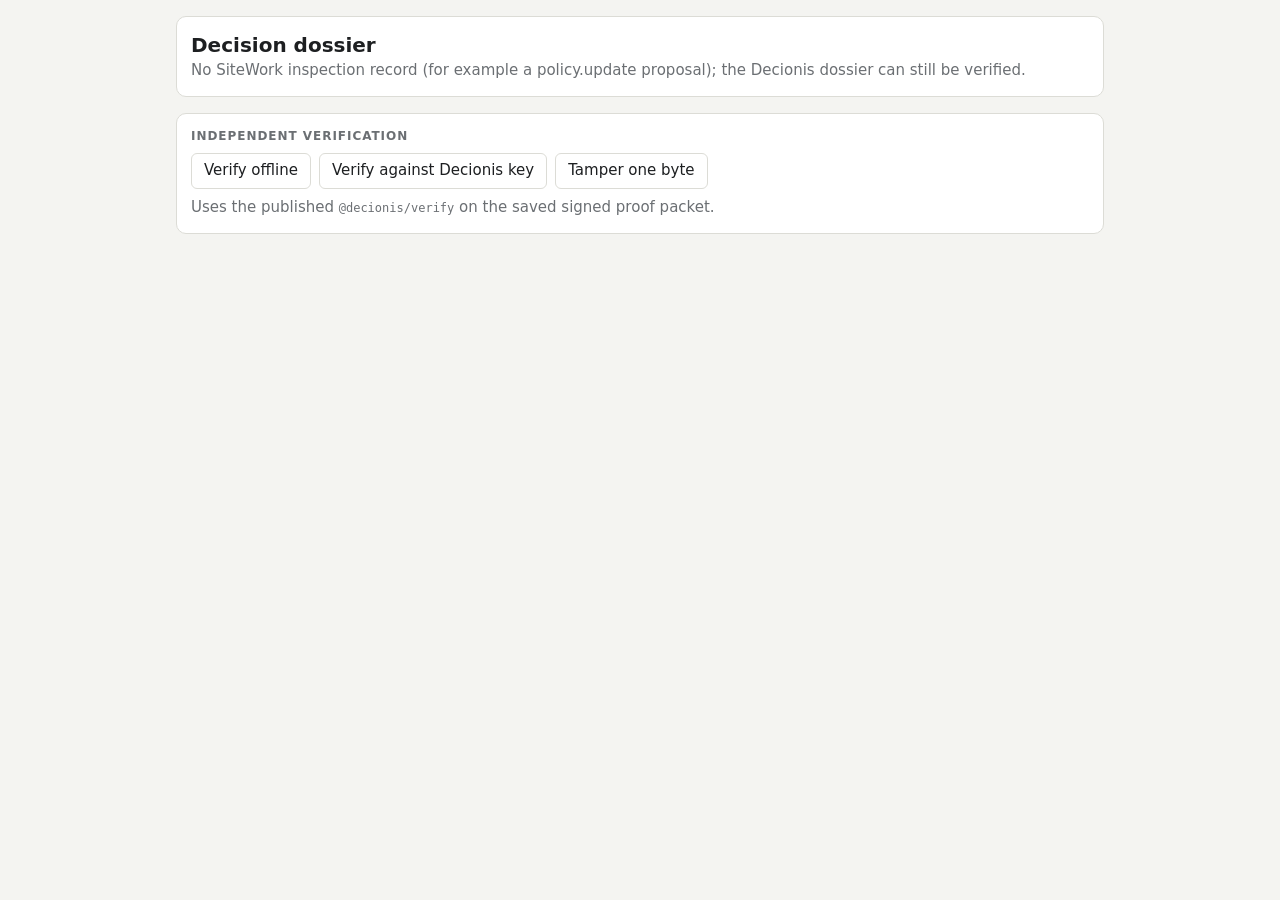
==== static/dossier.html @ d3e8a3de "feat: P2 proof and grounding depth - Offline dossier proof (sitework/proof.py, scripts/proof.py): fe" ====
<!doctype html>
<html lang="en">
<head>
<meta charset="utf-8">
<meta name="viewport" content="width=device-width, initial-scale=1">
<title>SiteWork Dossier</title>
<style>
  :root { --bg: #f4f4f1; --panel: #fff; --ink: #1d1f21; --muted: #6b6f73; --line: #dcdcd6;
          --green: #1e8e3e; --amber: #c77700; --red: #c5221f; --accent: #24527a; }
  @media (prefers-color-scheme: dark) {
    :root { --bg: #121416; --panel: #1b1e21; --ink: #e8eaed; --muted: #9aa0a6; --line: #2e3236;
            --green: #34a853; --amber: #f29900; --red: #ea4335; --accent: #8ab4f8; }
  }
  * { box-sizing: border-box; }
  body { margin: 0; background: var(--bg); color: var(--ink); font: 15px/1.45 system-ui, sans-serif; }
  main { max-width: 960px; margin: 0 auto; padding: 16px; display: grid; gap: 16px; }
  .panel { background: var(--panel); border: 1px solid var(--line); border-radius: 10px; padding: 14px; }
  h1 { font-size: 20px; margin: 0; } h2 { font-size: 12px; text-transform: uppercase; letter-spacing: .08em; color: var(--muted); margin: 0 0 8px; }
  code { font-size: 12px; word-break: break-all; }
  table { width: 100%; border-collapse: collapse; font-size: 14px; } td { padding: 4px 6px 4px 0; border-bottom: 1px solid var(--line); vertical-align: top; }
  .muted { color: var(--muted); } .ok { color: var(--green); } .bad { color: var(--red); } .amber { color: var(--amber); }
  button { font: inherit; padding: 6px 12px; border: 1px solid var(--line); border-radius: 6px; background: var(--panel); color: var(--ink); cursor: pointer; }
  .actions { display: flex; gap: 8px; flex-wrap: wrap; margin-bottom: 8px; }
  ul { margin: 4px 0; padding-left: 18px; }
  a { color: var(--accent); }
</style>
</head>
<body>
<main>
  <div class="panel"><h1>Decision dossier</h1><div><code id="id">—</code></div><div id="summary" class="muted"></div></div>
  <div class="panel">
    <h2>Independent verification</h2>
    <div class="actions">
      <button id="offline">Verify offline</button>
      <button id="pinned">Verify against Decionis key</button>
      <button id="tamper">Tamper one byte</button>
    </div>
    <div id="proof" class="muted">Uses the published <code>@decionis/verify</code> on the saved signed proof packet.</div>
  </div>
  <div class="panel" id="evidencePanel" hidden><h2>Evidence sent to Decionis</h2><div id="evidence"></div></div>
  <div class="panel" id="factsPanel" hidden><h2>Facts the policy read</h2><table id="facts"></table></div>
</main>
<script>
const $ = (id) => document.getElementById(id);
const id = new URLSearchParams(location.search).get("id") || "";
const esc = (s) => String(s ?? "").replace(/[&<>"]/g, (c) => ({"&":"&amp;","<":"&lt;",">":"&gt;",'"':"&quot;"}[c]));
$("id").textContent = id;

function line(v) {
  return `<span class="${v.verified ? "ok" : "bad"}">${v.verified ? "VALID" : "INVALID"}</span> (${esc(v.mode)}) ·
    signed artifacts ${esc(v.artifact_paths.join(", ") || "none")} · coverage ${v.coverage} · trust ${esc(v.trust)}
    · issuer authentic ${v.issuer_authentic}`;
}

async function call(path) {
  const res = await fetch(`/api/dossiers/${encodeURIComponent(id)}/${path}`, { method: "POST" });
  const body = await res.json();
  if (!res.ok) throw new Error(body.detail || res.statusText);
  return body;
}

async function verify(mode) {
  $("proof").textContent = `Verifying (${mode})…`;
  try { $("proof").innerHTML = line(await call(`verify?mode=${mode}`)); }
  catch (e) { $("proof").textContent = `Verify failed: ${e.message}`; }
}

$("offline").onclick = () => verify("offline");
$("pinned").onclick = () => verify("pinned");
$("tamper").onclick = async () => {
  $("proof").textContent = "Changing one byte, verifying again…";
  try {
    const t = await call("tamper");
    $("proof").innerHTML = `Changed <code>${esc(t.pointer)}</code>: “${esc(t.before)}” → “${esc(t.after)}” (${t.bytes_changed} byte)<br>${line(t.result)}`;
  } catch (e) { $("proof").textContent = `Tamper failed: ${e.message}`; }
};

fetch(`/api/dossiers/${encodeURIComponent(id)}`).then(async (res) => {
  if (!res.ok) { $("summary").textContent = "No SiteWork inspection record (for example a policy.update proposal); the Decionis dossier can still be verified."; return; }
  const r = await res.json();
  const v = r.exchange.result;
  const decision = v.decision ? `<b class="${v.decision === "ALLOW" ? "ok" : v.decision === "ESCALATE" ? "amber" : "bad"}">${esc(v.decision)}</b> · ${esc(v.reason)}` : `<b class="bad">NO DECISION</b> · ${esc(v.error)}`;
  const e = r.evidence;
  $("summary").innerHTML = `${decision}<br>${esc(e.action)} · ${esc(e.scene)} · ${esc(e.condition)} · ${esc(r.jurisdiction)} · gate ${esc(r.gate_mode)} · ${new Date(r.created_at).toLocaleString()}
    ${v.policy_version ? `· policy ${esc(v.policy_version)}` : ""}`;
  $("evidencePanel").hidden = false;
  $("evidence").innerHTML = `
    <table>${e.measurements.map((m) => `<tr><td>${esc(m.kind)}</td><td>${m.value}</td><td class="muted">conf ${m.confidence}</td><td class="muted">${esc(m.method)}</td></tr>`).join("") || "<tr><td class='muted'>No measurements</td></tr>"}</table>
    <p>${e.citations.map((c) => `${esc(c.requirement)} — <a href="${esc(c.url)}" target="_blank" rel="noopener">${esc(c.source_domain)}</a> <code>${esc(c.content_sha256.slice(0, 16))}…</code>`).join("<br>") || "<span class='bad'>No citation</span>"}</p>
    ${e.errors.length ? `<ul class="amber">${e.errors.map((x) => `<li>${esc(x)}</li>`).join("")}</ul>` : ""}
    <div class="muted">frames ${e.frame_sha256.map((h) => `<code>${esc(h.slice(0, 12))}</code>`).join(" ")} · models ${esc(JSON.stringify(e.models))}</div>`;
  const ctx = (r.exchange.request || {}).context || {};
  const facts = Object.entries(ctx).filter(([k]) => k.startsWith("sitework_"));
  if (facts.length) {
    $("factsPanel").hidden = false;
    $("facts").innerHTML = facts.map(([k, val]) => `<tr><td><code>context.${esc(k)}</code></td><td>${esc(JSON.stringify(val))}</td></tr>`).join("");
  }
});
</script>
</body>
</html>
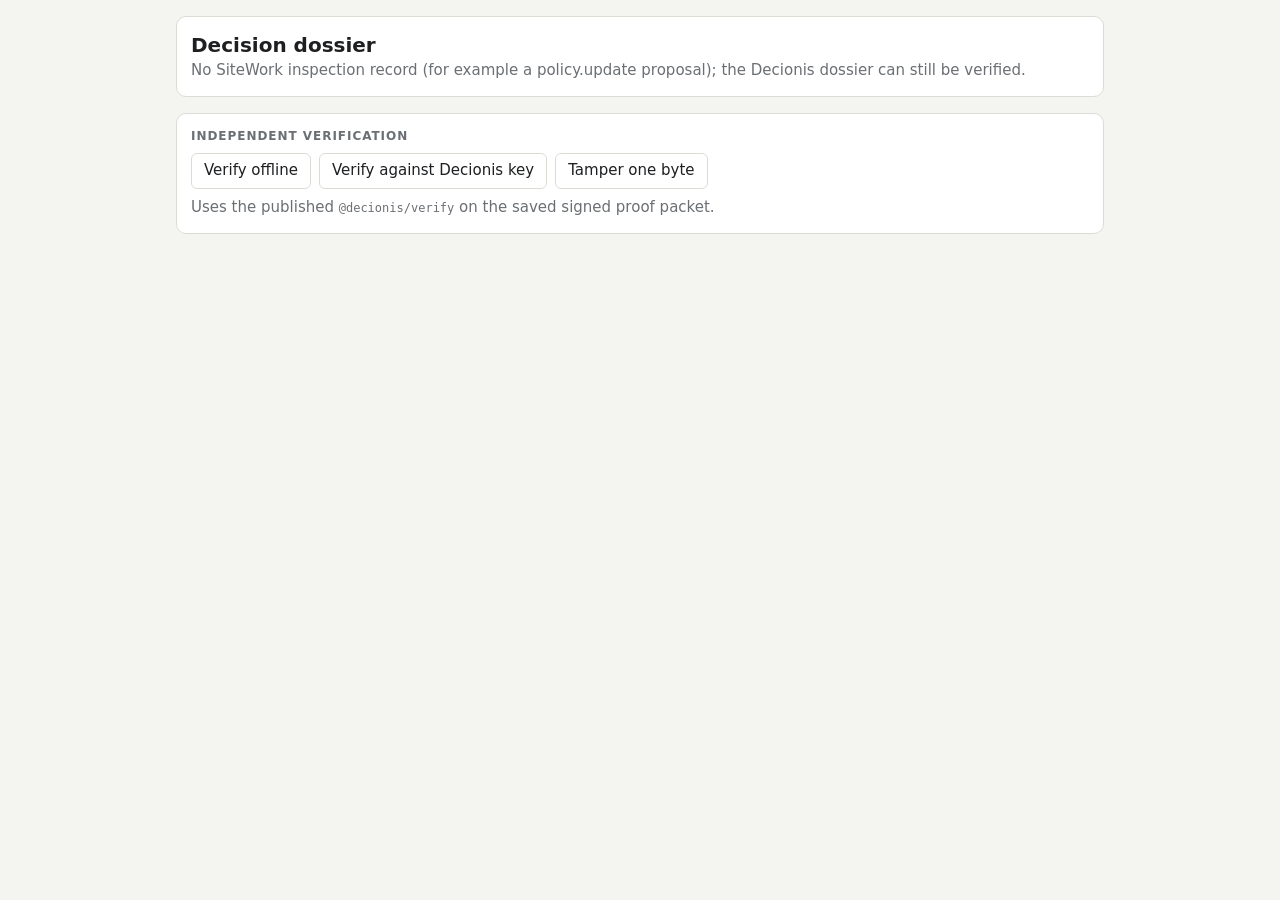
==== commit e5a80234: "feat: P3 trench entry, jurisdiction re-grounding and named human release - TrenchInspection (trench." ====
--- a/static/dossier.html
+++ b/static/dossier.html
@@ -82,7 +82,9 @@
   const decision = v.decision ? `<b class="${v.decision === "ALLOW" ? "ok" : v.decision === "ESCALATE" ? "amber" : "bad"}">${esc(v.decision)}</b> · ${esc(v.reason)}` : `<b class="bad">NO DECISION</b> · ${esc(v.error)}`;
   const e = r.evidence;
   $("summary").innerHTML = `${decision}<br>${esc(e.action)} · ${esc(e.scene)} · ${esc(e.condition)} · ${esc(r.jurisdiction)} · gate ${esc(r.gate_mode)} · ${new Date(r.created_at).toLocaleString()}
-    ${v.policy_version ? `· policy ${esc(v.policy_version)}` : ""}`;
+    ${v.policy_version ? `· policy ${esc(v.policy_version)}` : ""}
+    ${r.regrounded_from ? `<br>Re-grounded from <a href="/dossier?id=${encodeURIComponent(r.regrounded_from)}">${esc(r.regrounded_from)}</a>` : ""}
+    ${r.resolution ? `<br><b>${r.resolution.release ? "Released" : "Kept on hold"} by ${esc(r.resolution.approver)}</b> · ${new Date(r.resolution.at).toLocaleString()}${r.resolution.note ? " · " + esc(r.resolution.note) : ""}` : ""}`;
   $("evidencePanel").hidden = false;
   $("evidence").innerHTML = `
     <table>${e.measurements.map((m) => `<tr><td>${esc(m.kind)}</td><td>${m.value}</td><td class="muted">conf ${m.confidence}</td><td class="muted">${esc(m.method)}</td></tr>`).join("") || "<tr><td class='muted'>No measurements</td></tr>"}</table>
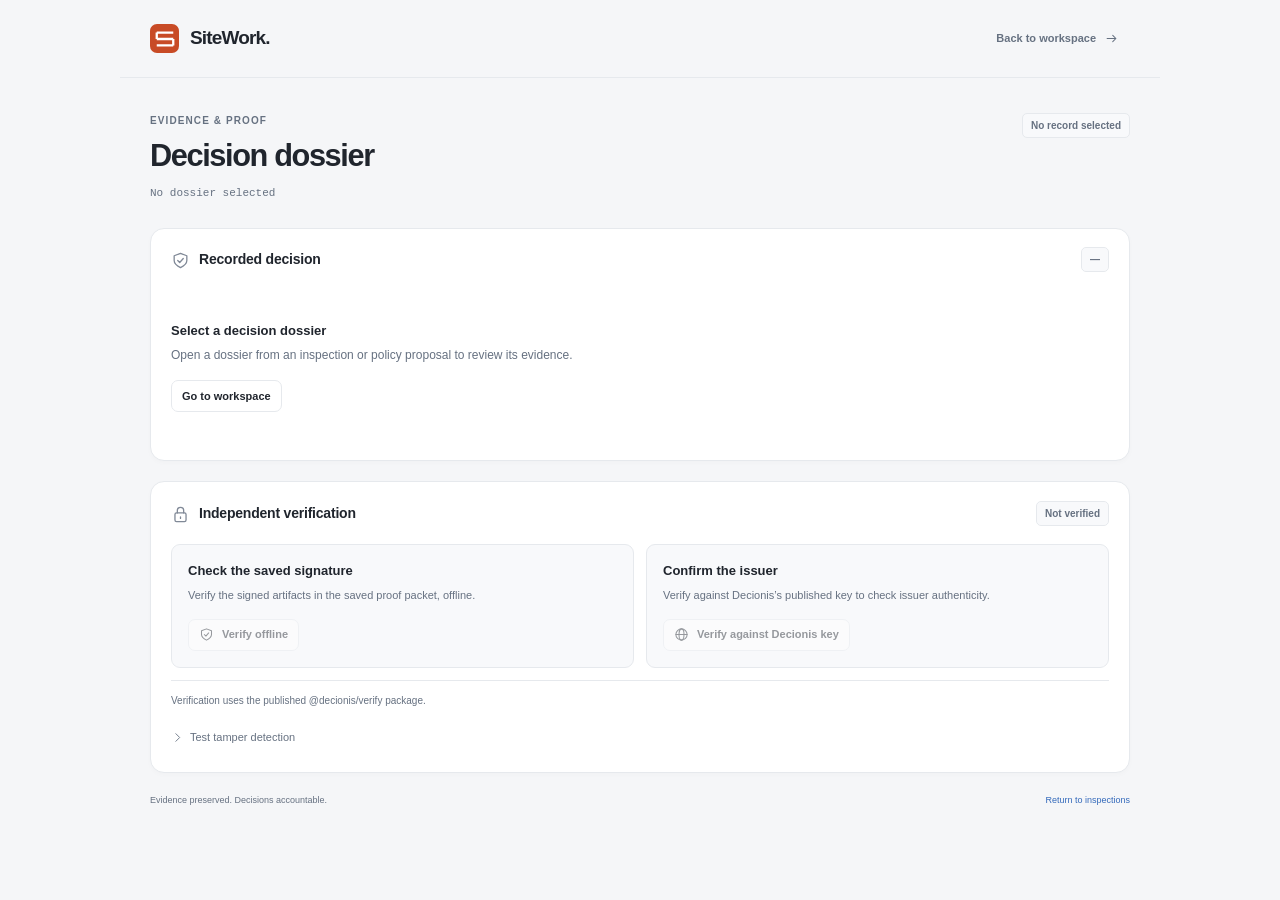
==== commit 8be25fca: "Redesign the inspection workspace and evidence views" ====
--- a/static/dossier.html
+++ b/static/dossier.html
@@ -1,103 +1,48 @@
 <!doctype html>
 <html lang="en">
 <head>
-<meta charset="utf-8">
-<meta name="viewport" content="width=device-width, initial-scale=1">
-<title>SiteWork Dossier</title>
-<style>
-  :root { --bg: #f4f4f1; --panel: #fff; --ink: #1d1f21; --muted: #6b6f73; --line: #dcdcd6;
-          --green: #1e8e3e; --amber: #c77700; --red: #c5221f; --accent: #24527a; }
-  @media (prefers-color-scheme: dark) {
-    :root { --bg: #121416; --panel: #1b1e21; --ink: #e8eaed; --muted: #9aa0a6; --line: #2e3236;
-            --green: #34a853; --amber: #f29900; --red: #ea4335; --accent: #8ab4f8; }
-  }
-  * { box-sizing: border-box; }
-  body { margin: 0; background: var(--bg); color: var(--ink); font: 15px/1.45 system-ui, sans-serif; }
-  main { max-width: 960px; margin: 0 auto; padding: 16px; display: grid; gap: 16px; }
-  .panel { background: var(--panel); border: 1px solid var(--line); border-radius: 10px; padding: 14px; }
-  h1 { font-size: 20px; margin: 0; } h2 { font-size: 12px; text-transform: uppercase; letter-spacing: .08em; color: var(--muted); margin: 0 0 8px; }
-  code { font-size: 12px; word-break: break-all; }
-  table { width: 100%; border-collapse: collapse; font-size: 14px; } td { padding: 4px 6px 4px 0; border-bottom: 1px solid var(--line); vertical-align: top; }
-  .muted { color: var(--muted); } .ok { color: var(--green); } .bad { color: var(--red); } .amber { color: var(--amber); }
-  button { font: inherit; padding: 6px 12px; border: 1px solid var(--line); border-radius: 6px; background: var(--panel); color: var(--ink); cursor: pointer; }
-  .actions { display: flex; gap: 8px; flex-wrap: wrap; margin-bottom: 8px; }
-  ul { margin: 4px 0; padding-left: 18px; }
-  a { color: var(--accent); }
-</style>
+  <meta charset="utf-8">
+  <meta name="viewport" content="width=device-width, initial-scale=1">
+  <title>SiteWork · Decision dossier</title>
+  <link rel="icon" href="/static/favicon.svg" type="image/svg+xml">
+  <link rel="stylesheet" href="/static/sitework.css">
+  <script type="module" src="/static/dossier.mjs"></script>
 </head>
 <body>
-<main>
-  <div class="panel"><h1>Decision dossier</h1><div><code id="id">—</code></div><div id="summary" class="muted"></div></div>
-  <div class="panel">
-    <h2>Independent verification</h2>
-    <div class="actions">
-      <button id="offline">Verify offline</button>
-      <button id="pinned">Verify against Decionis key</button>
-      <button id="tamper">Tamper one byte</button>
-    </div>
-    <div id="proof" class="muted">Uses the published <code>@decionis/verify</code> on the saved signed proof packet.</div>
+<a class="skip-link" href="#main">Skip to decision dossier</a>
+<div class="mock-banner" id="mock" role="alert" hidden>MOCK GATE · This record is from a test environment.</div>
+<header class="document-topbar">
+  <a class="brand" href="/" aria-label="SiteWork home"><span class="brand-mark"><svg viewBox="0 0 24 24" aria-hidden="true"><path d="M3 5h18M3 12h18M3 19h18M3 5v7m18 0v7" fill="none" stroke="currentColor" stroke-width="2.5"/></svg></span><span class="brand-name">SiteWork.</span></a>
+  <a class="btn btn-quiet btn-sm" href="/">Back to workspace<span class="icon-sm" data-icon="arrow"></span></a>
+</header>
+<main id="main" class="document-layout" tabindex="-1">
+  <div class="document-heading"><div><div class="eyebrow">Evidence &amp; proof</div><h1>Decision dossier</h1><code id="id">Loading record…</code></div><span class="badge badge-neutral" id="recordStatus">Saved evidence</span></div>
+  <div class="document-grid">
+    <section class="panel" aria-labelledby="decisionTitle">
+      <div class="panel-head"><div class="panel-title"><span data-icon="shield"></span><h2 id="decisionTitle">Recorded decision</h2></div><span class="badge badge-neutral" id="recordMode">—</span></div>
+      <div id="summary" class="panel-body document-summary" aria-live="polite">Loading the inspection record…</div>
+    </section>
+    <section class="panel" aria-labelledby="verificationTitle">
+      <div class="panel-head"><div class="panel-title"><span data-icon="lock"></span><h2 id="verificationTitle">Independent verification</h2></div><span class="badge badge-neutral" id="verificationBadge">Not verified</span></div>
+      <div class="panel-body">
+        <div class="proof-options">
+          <div class="proof-option"><h3>Check the saved signature</h3><p>Verify the signed artifacts in the saved proof packet, offline.</p><button class="btn btn-sm" id="offline" disabled><span class="icon-sm" data-icon="shield"></span>Verify offline</button></div>
+          <div class="proof-option"><h3>Confirm the issuer</h3><p>Verify against Decionis’s published key to check issuer authenticity.</p><button class="btn btn-sm" id="pinned" disabled><span class="icon-sm" data-icon="globe"></span>Verify against Decionis key</button></div>
+        </div>
+        <div id="proof" class="proof-result" role="status">Verification uses the published @decionis/verify package.</div>
+        <details class="disclosure" style="margin-top:13px"><summary><span class="chevron" data-icon="chevron"></span>Test tamper detection</summary><p>This changes one byte in a copy of a signed artifact and verifies the altered copy. The saved original is retained.</p><button class="btn btn-sm" id="tamper" disabled>Tamper one byte</button></details>
+      </div>
+    </section>
+    <section class="panel" id="evidencePanel" aria-labelledby="evidenceTitle" hidden>
+      <div class="panel-head"><div class="panel-title"><span data-icon="ruler"></span><h2 id="evidenceTitle">Inspection evidence</h2></div><span class="badge badge-neutral" id="evidenceCount"></span></div>
+      <div class="panel-body" id="evidence"></div>
+    </section>
+    <details class="panel policy-section" id="factsPanel" style="margin-top:0" hidden>
+      <summary><div class="policy-summary"><span data-icon="settings"></span><div><h2>Policy inputs</h2><p>The structured facts sent with this decision.</p></div></div><span class="chevron" data-icon="chevron"></span></summary>
+      <div class="table-wrap"><table class="facts-table"><caption class="sr-only">Facts evaluated by the policy</caption><thead><tr><th scope="col">Fact</th><th scope="col">Value</th></tr></thead><tbody id="facts"></tbody></table></div>
+    </details>
   </div>
-  <div class="panel" id="evidencePanel" hidden><h2>Evidence sent to Decionis</h2><div id="evidence"></div></div>
-  <div class="panel" id="factsPanel" hidden><h2>Facts the policy read</h2><table id="facts"></table></div>
+  <footer class="workspace-footer"><span>Evidence preserved. Decisions accountable.</span><a href="/">Return to inspections</a></footer>
 </main>
-<script>
-const $ = (id) => document.getElementById(id);
-const id = new URLSearchParams(location.search).get("id") || "";
-const esc = (s) => String(s ?? "").replace(/[&<>"]/g, (c) => ({"&":"&amp;","<":"&lt;",">":"&gt;",'"':"&quot;"}[c]));
-$("id").textContent = id;
-
-function line(v) {
-  return `<span class="${v.verified ? "ok" : "bad"}">${v.verified ? "VALID" : "INVALID"}</span> (${esc(v.mode)}) ·
-    signed artifacts ${esc(v.artifact_paths.join(", ") || "none")} · coverage ${v.coverage} · trust ${esc(v.trust)}
-    · issuer authentic ${v.issuer_authentic}`;
-}
-
-async function call(path) {
-  const res = await fetch(`/api/dossiers/${encodeURIComponent(id)}/${path}`, { method: "POST" });
-  const body = await res.json();
-  if (!res.ok) throw new Error(body.detail || res.statusText);
-  return body;
-}
-
-async function verify(mode) {
-  $("proof").textContent = `Verifying (${mode})…`;
-  try { $("proof").innerHTML = line(await call(`verify?mode=${mode}`)); }
-  catch (e) { $("proof").textContent = `Verify failed: ${e.message}`; }
-}
-
-$("offline").onclick = () => verify("offline");
-$("pinned").onclick = () => verify("pinned");
-$("tamper").onclick = async () => {
-  $("proof").textContent = "Changing one byte, verifying again…";
-  try {
-    const t = await call("tamper");
-    $("proof").innerHTML = `Changed <code>${esc(t.pointer)}</code>: “${esc(t.before)}” → “${esc(t.after)}” (${t.bytes_changed} byte)<br>${line(t.result)}`;
-  } catch (e) { $("proof").textContent = `Tamper failed: ${e.message}`; }
-};
-
-fetch(`/api/dossiers/${encodeURIComponent(id)}`).then(async (res) => {
-  if (!res.ok) { $("summary").textContent = "No SiteWork inspection record (for example a policy.update proposal); the Decionis dossier can still be verified."; return; }
-  const r = await res.json();
-  const v = r.exchange.result;
-  const decision = v.decision ? `<b class="${v.decision === "ALLOW" ? "ok" : v.decision === "ESCALATE" ? "amber" : "bad"}">${esc(v.decision)}</b> · ${esc(v.reason)}` : `<b class="bad">NO DECISION</b> · ${esc(v.error)}`;
-  const e = r.evidence;
-  $("summary").innerHTML = `${decision}<br>${esc(e.action)} · ${esc(e.scene)} · ${esc(e.condition)} · ${esc(r.jurisdiction)} · gate ${esc(r.gate_mode)} · ${new Date(r.created_at).toLocaleString()}
-    ${v.policy_version ? `· policy ${esc(v.policy_version)}` : ""}
-    ${r.regrounded_from ? `<br>Re-grounded from <a href="/dossier?id=${encodeURIComponent(r.regrounded_from)}">${esc(r.regrounded_from)}</a>` : ""}
-    ${r.resolution ? `<br><b>${r.resolution.release ? "Released" : "Kept on hold"} by ${esc(r.resolution.approver)}</b> · ${new Date(r.resolution.at).toLocaleString()}${r.resolution.note ? " · " + esc(r.resolution.note) : ""}` : ""}`;
-  $("evidencePanel").hidden = false;
-  $("evidence").innerHTML = `
-    <table>${e.measurements.map((m) => `<tr><td>${esc(m.kind)}</td><td>${m.value}</td><td class="muted">conf ${m.confidence}</td><td class="muted">${esc(m.method)}</td></tr>`).join("") || "<tr><td class='muted'>No measurements</td></tr>"}</table>
-    <p>${e.citations.map((c) => `${esc(c.requirement)} — <a href="${esc(c.url)}" target="_blank" rel="noopener">${esc(c.source_domain)}</a> <code>${esc(c.content_sha256.slice(0, 16))}…</code>`).join("<br>") || "<span class='bad'>No citation</span>"}</p>
-    ${e.errors.length ? `<ul class="amber">${e.errors.map((x) => `<li>${esc(x)}</li>`).join("")}</ul>` : ""}
-    <div class="muted">frames ${e.frame_sha256.map((h) => `<code>${esc(h.slice(0, 12))}</code>`).join(" ")} · models ${esc(JSON.stringify(e.models))}</div>`;
-  const ctx = (r.exchange.request || {}).context || {};
-  const facts = Object.entries(ctx).filter(([k]) => k.startsWith("sitework_"));
-  if (facts.length) {
-    $("factsPanel").hidden = false;
-    $("facts").innerHTML = facts.map(([k, val]) => `<tr><td><code>context.${esc(k)}</code></td><td>${esc(JSON.stringify(val))}</td></tr>`).join("");
-  }
-});
-</script>
 </body>
 </html>
--- a/static/sitework.css
+++ b/static/sitework.css
@@ -0,0 +1,416 @@
+:root {
+  color-scheme: light;
+  --bg: #f5f6f8;
+  --panel: #fff;
+  --ink: #20252d;
+  --muted: #667181;
+  --subtle: #6b7584;
+  --line: #e6e9ed;
+  --soft: #f8f9fb;
+  --accent: #c84b26;
+  --accent-hover: #bf421b;
+  --accent-soft: #fff0e9;
+  --nav: #191e27;
+  --green: #17734b;
+  --green-soft: #eaf7ef;
+  --amber: #9a610e;
+  --amber-soft: #fff6e5;
+  --red: #b73738;
+  --red-soft: #fff0f0;
+  --blue: #346abb;
+  --blue-soft: #edf3ff;
+  --off: #626f82;
+  --radius: 14px;
+  --shadow: 0 2px 5px rgb(28 36 50 / 2%);
+  font-family: Inter, -apple-system, BlinkMacSystemFont, "Segoe UI", sans-serif;
+  font-synthesis: none;
+  -webkit-font-smoothing: antialiased;
+}
+
+* { box-sizing: border-box; }
+[hidden] { display: none !important; }
+html { scroll-behavior: smooth; scroll-padding-top: 24px; }
+body { margin: 0; color: var(--ink); background: var(--bg); font-size: 14px; line-height: 1.5; }
+button, input, select, textarea { font: inherit; }
+button, a, input, select, textarea, summary { -webkit-tap-highlight-color: transparent; }
+button, select, summary { cursor: pointer; }
+button { color: inherit; }
+button:disabled { cursor: not-allowed; opacity: .45; }
+a { color: var(--blue); text-decoration: none; }
+a:hover { text-decoration: underline; }
+:focus-visible { outline: 3px solid #78a4e8; outline-offset: 3px; }
+button, a, input, select, textarea { transition: background .16s, border-color .16s, color .16s, box-shadow .16s; }
+h1, h2, h3, p { margin: 0; }
+h1 { font-size: clamp(25px, 2.4vw, 32px); line-height: 1.25; font-weight: 650; letter-spacing: -.045em; }
+h2 { font-size: 14px; font-weight: 650; letter-spacing: -.015em; }
+h3 { font-size: 13px; font-weight: 650; }
+code, .mono { font-family: "SFMono-Regular", Consolas, "Liberation Mono", monospace; font-size: 11px; }
+code { overflow-wrap: anywhere; }
+.muted { color: var(--muted); }
+.small { font-size: 12px; }
+.eyebrow { color: var(--muted); font-size: 10px; font-weight: 650; letter-spacing: .11em; text-transform: uppercase; }
+.icon { width: 19px; height: 19px; flex: 0 0 auto; vertical-align: middle; }
+.icon-sm .icon { width: 15px; height: 15px; }
+.sr-only { position: absolute; width: 1px; height: 1px; margin: -1px; overflow: hidden; clip: rect(0,0,0,0); white-space: nowrap; }
+.skip-link { position: fixed; top: -70px; left: 20px; z-index: 100; padding: 12px 20px; border-radius: 8px; background: var(--ink); color: white; }
+.skip-link:focus { top: 12px; }
+
+.btn { display: inline-flex; align-items: center; justify-content: center; gap: 8px; min-height: 38px; padding: 8px 13px; border: 1px solid var(--line); border-radius: 7px; background: var(--panel); font-size: 12px; line-height: 1.3; font-weight: 550; color: var(--ink); white-space: nowrap; text-decoration: none; }
+.btn:hover:not(:disabled) { background: #f4f5f7; border-color: #cfd5dc; text-decoration: none; }
+.btn-primary { background: var(--accent); border-color: var(--accent); color: #fff; box-shadow: 0 2px 2px rgb(114 44 18 / 8%); }
+.btn-primary:hover:not(:disabled) { background: var(--accent-hover); border-color: var(--accent-hover); }
+.btn-blue { color: #fff; background: var(--blue); border-color: var(--blue); }
+.btn-blue:hover:not(:disabled) { color: #fff; background: #28599f; border-color: #28599f; }
+.btn-quiet { background: transparent; border-color: transparent; color: var(--muted); }
+.btn-quiet:hover:not(:disabled) { background: var(--soft); border-color: transparent; color: var(--ink); }
+.btn-sm { min-height: 32px; padding: 6px 10px; font-size: 11px; }
+.btn-square { width: 36px; padding: 8px; }
+.btn-danger { color: var(--red); }
+.button-row { display: flex; align-items: center; flex-wrap: wrap; gap: 8px; }
+.badge { display: inline-flex; align-items: center; gap: 6px; padding: 4px 8px; border: 1px solid var(--line); border-radius: 5px; color: var(--muted); font-size: 10px; font-weight: 600; white-space: nowrap; line-height: 1.5; }
+.badge-neutral { background: var(--soft); }
+.badge-blue { color: var(--blue); background: var(--blue-soft); border-color: #dfe8fa; }
+.badge-amber { color: var(--amber); background: var(--amber-soft); border-color: #f5e5c5; }
+.badge-red { color: var(--red); background: var(--red-soft); border-color: #f3dada; }
+.dot { display: inline-block; height: 6px; width: 6px; border-radius: 50%; background: currentColor; flex-shrink: 0; }
+.badge .dot { width: 5px; height: 5px; }
+.mock-banner { position: relative; padding: 10px 18px; background: #b6222c; color: #fff; text-align: center; font-size: 12px; font-weight: 650; z-index: 10; }
+
+.app-shell { display: grid; grid-template-columns: 218px minmax(0, 1fr); min-height: 100vh; }
+.sidebar { position: sticky; top: 0; height: 100vh; display: flex; flex-direction: column; background: var(--nav); color: #9ba3b2; padding: 27px 16px 20px; }
+.brand { display: inline-flex; align-items: center; gap: 11px; color: inherit; text-decoration: none; }
+.brand:hover { text-decoration: none; }
+.sidebar .brand { margin: 0 10px 42px; color: #fff; }
+.brand-mark { width: 34px; height: 34px; display: grid; place-items: center; border-radius: 9px; background: var(--accent); color: white; flex-shrink: 0; }
+.brand-mark svg { width: 22px; height: 22px; }
+.brand-name { font-size: 20px; font-weight: 650; letter-spacing: -.045em; }
+.brand-name span { color: #d3d7df; }
+.brand-caption { font-size: 8px; letter-spacing: .2em; text-transform: uppercase; color: #878f9e; margin-top: 2px; }
+.nav-label { padding: 0 13px; margin-bottom: 11px; color: #8590a1; font-size: 9px; font-weight: 600; text-transform: uppercase; letter-spacing: .12em; }
+.nav-list { display: grid; gap: 5px; }
+.nav-item { display: flex; gap: 11px; align-items: center; min-height: 43px; padding: 10px 13px; border: 0; border-radius: 7px; text-align: left; color: #a5aebb; background: transparent; font-size: 12px; font-weight: 500; text-decoration: none; width: 100%; }
+.nav-item:hover { background: #232a36; color: #fff; text-decoration: none; }
+.nav-item.active { background: #2e3037; color: #fff; }
+.nav-item.active .icon { color: #f1835f; }
+.nav-item .icon { width: 17px; height: 17px; }
+.nav-count { margin-left: auto; min-width: 19px; padding: 1px 5px; border-radius: 4px; background: #353c47; color: #c6cbd4; text-align: center; font-size: 10px; }
+.nav-divider { height: 1px; background: #2d3440; margin: 25px 12px; }
+.sidebar-footer { margin-top: auto; padding: 28px 11px 0; }
+.gateway-card { border: 1px solid #353b47; border-radius: 8px; padding: 12px; margin-bottom: 20px; }
+.gateway-card strong { display: block; font-size: 11px; color: #e5e8ed; font-weight: 500; }
+.gateway-card .gateway-address { font-size: 9px; color: #96a2b4; margin-top: 5px; overflow-wrap: anywhere; }
+.gateway-caption { display: flex; gap: 7px; align-items: center; margin-top: 12px; font-size: 10px; color: #a7b7d1; }
+.sidebar-footnote { font-size: 10px; color: #8590a1; line-height: 1.7; }
+
+.workspace { min-width: 0; }
+.topbar { height: 65px; padding: 0 32px; display: flex; align-items: center; justify-content: space-between; gap: 15px; background: var(--panel); border-bottom: 1px solid var(--line); }
+.breadcrumb { display: flex; align-items: center; gap: 12px; color: var(--muted); font-size: 11px; }
+.breadcrumb .icon { width: 14px; height: 14px; color: #a9afb8; }
+.breadcrumb strong { font-weight: 500; color: #414957; }
+.topbar-right { display: flex; align-items: center; gap: 16px; }
+.connection { display: inline-flex; align-items: center; gap: 7px; font-size: 11px; color: var(--muted); white-space: nowrap; }
+.connection[data-status="connected"] .dot { color: var(--blue); }
+.connection[data-status="disconnected"] { color: var(--amber); }
+.mobile-brand { display: none; }
+.main-content { max-width: 1550px; margin: 0 auto; padding: 30px 32px 26px; }
+.page-heading { display: flex; align-items: center; justify-content: space-between; gap: 18px; margin-bottom: 27px; }
+.page-heading p { margin-top: 7px; font-size: 12px; color: var(--muted); }
+.heading-badge { align-self: flex-start; margin-top: 8px; }
+.config-bar { display: flex; align-items: center; gap: 19px; padding: 15px 18px; border: 1px solid var(--line); border-radius: 10px; background: var(--panel); margin-bottom: 21px; box-shadow: var(--shadow); }
+.config-group { display: flex; flex-direction: column; gap: 7px; }
+.config-group > label, .field > label { font-size: 10px; color: var(--muted); font-weight: 550; }
+.scene-group { flex: 1; min-width: 290px; }
+.scene-tabs { display: inline-flex; width: fit-content; align-items: center; gap: 3px; padding: 3px; background: #f2f4f6; border-radius: 7px; }
+.scene-tab { min-height: 34px; display: flex; align-items: center; justify-content: center; gap: 7px; padding: 7px 12px; border: 1px solid transparent; border-radius: 5px; background: transparent; color: var(--muted); font-size: 11px; font-weight: 550; }
+.scene-tab:hover:not(:disabled) { color: var(--ink); background: #e9ecf1; }
+.scene-tab[aria-selected="true"] { color: var(--ink); background: #fff; border-color: #e4e7eb; box-shadow: 0 1px 3px rgb(20 30 50 / 5%); }
+.scene-tab[aria-selected="true"] .icon { color: var(--accent); }
+.scene-tab .icon { width: 15px; height: 15px; }
+.select-wrap { position: relative; }
+.select-wrap::after { content: ""; position: absolute; width: 5px; height: 5px; top: 14px; right: 12px; border-right: 1.5px solid #8a929e; border-bottom: 1.5px solid #8a929e; transform: rotate(45deg); pointer-events: none; }
+select { appearance: none; width: 100%; min-width: 122px; height: 38px; padding: 8px 31px 8px 11px; border: 1px solid var(--line); border-radius: 6px; background: var(--panel); color: var(--ink); font-size: 11px; }
+select:disabled { cursor: not-allowed; opacity: .6; }
+.config-action { padding-left: 17px; border-left: 1px solid var(--line); align-self: flex-end; margin-bottom: 1px; }
+.config-action .btn { min-height: 39px; }
+.inspection-grid { display: grid; grid-template-columns: minmax(0, 1.7fr) minmax(310px, 1fr); gap: 20px; align-items: start; }
+.visual-column, .decision-column { display: grid; gap: 20px; min-width: 0; }
+.panel { background: var(--panel); border: 1px solid var(--line); border-radius: var(--radius); box-shadow: var(--shadow); overflow: hidden; min-width: 0; }
+.panel-head { display: flex; align-items: center; justify-content: space-between; gap: 10px; min-height: 62px; padding: 17px 20px; }
+.panel-title { display: flex; align-items: center; gap: 9px; }
+.panel-title > .icon, .panel-title > [data-icon] { color: #808997; }
+.panel-subtitle { margin-top: 3px; color: var(--muted); font-size: 10px; }
+.panel-body { padding: 0 20px 20px; }
+.capture-card .panel-head { padding-bottom: 14px; }
+.view-toggle { display: flex; align-items: center; gap: 2px; padding: 3px; border: 1px solid var(--line); border-radius: 6px; }
+.view-toggle button { min-height: 27px; padding: 4px 9px; border: none; background: transparent; color: var(--muted); border-radius: 4px; font-size: 10px; font-weight: 500; }
+.view-toggle button[aria-pressed="true"] { color: var(--ink); background: #f0f2f5; }
+.capture-stage { position: relative; height: clamp(280px, 23vw, 360px); margin: 0 12px; border-radius: 8px; background: #151a22; overflow: hidden; display: grid; place-items: center; }
+.capture-stage::before { content: ""; position: absolute; inset: 0; opacity: .2; background-image: radial-gradient(#687381 1px, transparent 1px); background-size: 22px 22px; pointer-events: none; }
+.capture-stage img, .capture-stage canvas { position: relative; width: 100%; height: 100%; object-fit: contain; display: block; min-height: 0; }
+.capture-hud { position: absolute; top: 14px; left: 14px; right: 14px; display: flex; align-items: center; justify-content: space-between; gap: 10px; z-index: 1; pointer-events: none; }
+.hud-chip { display: inline-flex; align-items: center; gap: 7px; padding: 6px 8px; border: 1px solid rgb(255 255 255 / 12%); border-radius: 4px; background: rgb(19 25 33 / 84%); color: #e0e6f0; font-size: 8px; letter-spacing: .08em; font-weight: 550; text-transform: uppercase; backdrop-filter: blur(8px); }
+.hud-chip .dot { color: #8dabd9; width: 5px; height: 5px; }
+.frame-context { position: absolute; bottom: 12px; left: 14px; right: 14px; display: flex; align-items: center; justify-content: space-between; gap: 10px; pointer-events: none; }
+.frame-context span { padding: 4px 7px; border-radius: 4px; background: rgb(19 25 33 / 75%); color: #bdc5d3; font-size: 9px; overflow: hidden; text-overflow: ellipsis; white-space: nowrap; }
+.feed-empty { position: absolute; max-width: 335px; padding: 24px; text-align: center; color: #d4dbe7; }
+.feed-empty .empty-camera { display: grid; place-items: center; width: 56px; height: 56px; margin: 0 auto 19px; border-radius: 14px; border: 1px solid #414955; background: #242c37; color: #a8b6ca; }
+.feed-empty .empty-camera .icon { width: 25px; height: 25px; }
+.feed-empty h3 { font-size: 17px; font-weight: 550; }
+.feed-empty p { color: #8f9bab; font-size: 11px; margin: 8px 0 18px; line-height: 1.7; }
+.feed-empty .btn { border-color: #4b5665; background: #2d3744; color: #e5eaf2; }
+.feed-empty .btn:hover { background: #374353; }
+.capture-footer { display: flex; align-items: center; justify-content: space-between; gap: 12px; min-height: 59px; padding: 12px 18px; }
+.source-description { min-width: 0; display: flex; align-items: center; gap: 9px; color: var(--muted); }
+.source-description .icon { width: 15px; height: 15px; }
+.source-description strong { display: block; font-size: 11px; font-weight: 500; color: #515a68; overflow: hidden; text-overflow: ellipsis; white-space: nowrap; max-width: 270px; }
+.source-description small { display: block; font-size: 9px; color: var(--subtle); margin-top: 2px; }
+.capture-tip { display: flex; align-items: flex-start; gap: 8px; margin: 0 18px 15px; padding-top: 11px; border-top: 1px solid var(--line); color: var(--muted); font-size: 10px; }
+.capture-tip .icon { width: 13px; height: 13px; margin-top: 1px; }
+.processing { position: absolute; left: 50%; top: 50%; transform: translate(-50%, -50%); width: max-content; max-width: 85%; display: flex; align-items: center; gap: 11px; padding: 15px 20px; border-radius: 9px; background: rgb(22 29 39 / 94%); box-shadow: 0 10px 40px #0003; color: #fff; font-size: 12px; z-index: 2; }
+.spinner { display: inline-block; height: 16px; width: 16px; border: 2px solid currentColor; border-right-color: transparent; opacity: .8; border-radius: 50%; animation: spin .7s linear infinite; flex-shrink: 0; }
+@keyframes spin { to { transform: rotate(360deg); } }
+
+.measurements-card .panel-head { min-height: 61px; }
+.table-wrap { overflow-x: auto; }
+table { border-collapse: collapse; width: 100%; font-size: 11px; }
+th { padding: 9px 20px; background: var(--soft); text-align: left; font-size: 9px; color: var(--muted); font-weight: 500; border-block: 1px solid var(--line); }
+td { padding: 13px 20px; border-bottom: 1px solid #f0f2f5; vertical-align: middle; }
+tbody tr:last-child td { border-bottom: 0; }
+.num { text-align: right; font-variant-numeric: tabular-nums; }
+.measure-name { font-weight: 550; color: #414957; }
+.measure-method { display: block; margin-top: 4px; max-width: 180px; color: var(--muted); font-size: 9px; }
+.measure-value { font-size: 14px; font-weight: 600; white-space: nowrap; }
+.measure-value small { font-size: 10px; font-weight: 400; color: var(--muted); }
+.confidence { display: inline-flex; align-items: center; gap: 7px; white-space: nowrap; color: #5b6573; }
+.confidence-track { height: 4px; width: 40px; border-radius: 3px; overflow: hidden; background: #edf0f5; }
+.confidence-track i { display: block; height: 100%; background: #8aa2c6; border-radius: inherit; }
+.ok { color: var(--green); }
+.bad { color: var(--red); }
+.warning { color: var(--amber); }
+.empty-measurements { padding: 29px 18px; text-align: center; color: var(--muted); }
+.empty-measurements strong { display: block; color: #656f7e; font-weight: 500; font-size: 11px; }
+.empty-measurements p { margin-top: 5px; font-size: 10px; }
+.error-list { list-style: none; margin: 0; padding: 0 20px 17px; }
+.error-list li { position: relative; padding: 8px 10px 8px 26px; background: var(--amber-soft); color: #8b6223; border: 1px solid #f3e4c9; border-radius: 5px; font-size: 10px; overflow-wrap: anywhere; margin-top: 6px; }
+.error-list li::before { content: "!"; position: absolute; left: 10px; font-weight: 700; }
+
+.verdict-card { --state: var(--off); --state-soft: #f3f5f8; }
+.verdict-card.green { --state: var(--green); --state-soft: var(--green-soft); }
+.verdict-card.amber { --state: var(--amber); --state-soft: var(--amber-soft); }
+.verdict-card.red { --state: var(--red); --state-soft: var(--red-soft); }
+.verdict-card.blue { --state: var(--blue); --state-soft: var(--blue-soft); }
+.status-block { margin: 0 18px; padding: 18px; border: 1px solid color-mix(in srgb, var(--state) 13%, white); border-radius: 9px; background: var(--state-soft); }
+.status-symbol { display: flex; align-items: center; justify-content: space-between; margin-bottom: 13px; color: var(--state); }
+.status-symbol > .icon { width: 25px; height: 25px; }
+.status-kicker { color: var(--state); font-size: 9px; letter-spacing: .07em; font-weight: 600; text-transform: uppercase; }
+.status-title { font-size: clamp(20px, 1.75vw, 25px); font-weight: 600; letter-spacing: -.035em; line-height: 1.2; color: var(--state); }
+.status-reason { margin-top: 9px; font-size: 11px; line-height: 1.65; color: #697280; overflow-wrap: anywhere; }
+.decision-detail { margin: 15px 18px 0; display: flex; justify-content: space-between; align-items: center; gap: 12px; font-size: 11px; }
+.decision-value { font-weight: 650; font-size: 11px; letter-spacing: .035em; color: var(--state); }
+.result-context { display: flex; align-items: center; flex-wrap: wrap; gap: 6px; margin: 12px 18px 0; }
+.result-context .badge { font-size: 9px; }
+.verdict-meta { margin: 13px 18px 0; padding: 12px 0 15px; border-top: 1px solid var(--line); display: flex; align-items: center; justify-content: space-between; gap: 10px; font-size: 9px; color: var(--muted); }
+.verdict-meta .icon { width: 12px; height: 12px; margin-right: 4px; }
+.selection-note { margin: 12px 18px 0; padding: 9px 11px; border-radius: 5px; background: var(--amber-soft); font-size: 10px; color: var(--amber); }
+.hold-form { margin: 15px 18px 18px; padding-top: 14px; border-top: 1px solid var(--line); }
+.hold-form p { color: var(--muted); font-size: 10px; margin: 5px 0 12px; }
+.field { display: flex; flex-direction: column; gap: 6px; margin-bottom: 12px; }
+input, textarea { width: 100%; min-width: 0; padding: 10px 11px; border: 1px solid #dfe4ea; border-radius: 6px; background: #fff; color: var(--ink); font-size: 12px; }
+input::placeholder, textarea::placeholder { color: #697384; }
+input[aria-invalid="true"] { border-color: var(--red); }
+textarea { resize: vertical; min-height: 65px; }
+.field-hint { font-size: 10px; line-height: 1.6; color: var(--muted); }
+.inline-error { color: var(--red); font-size: 11px; margin: 6px 0; overflow-wrap: anywhere; }
+.resolution { margin: 0 18px 18px; padding: 11px 12px; border-radius: 6px; background: var(--soft); color: var(--muted); font-size: 11px; }
+.resolution strong { display: block; margin-bottom: 4px; }
+.empty-copy { font-size: 11px; color: var(--muted); line-height: 1.7; }
+.empty-copy p + p { margin-top: 7px; }
+.citation-text { font-size: 12px; line-height: 1.75; color: #505a69; }
+.citation-source { display: flex; flex-wrap: wrap; align-items: center; gap: 7px; margin-top: 13px; padding-top: 12px; border-top: 1px solid var(--line); font-size: 10px; }
+.citation-source a { display: inline-flex; align-items: center; gap: 4px; font-weight: 500; }
+.citation-source .icon { width: 12px; height: 12px; }
+.citation-hash { margin-top: 7px; color: var(--subtle); font-size: 9px; }
+.citation-hash code { font-size: 9px; }
+.dossier-id { display: flex; align-items: center; justify-content: space-between; gap: 8px; padding: 9px 11px; background: var(--soft); border: 1px solid var(--line); border-radius: 6px; margin-bottom: 12px; }
+.dossier-id code { color: #637083; font-size: 10px; }
+.dossier-actions { display: flex; flex-wrap: wrap; align-items: center; gap: 7px; margin-top: 12px; }
+.proof-result { font-size: 10px; color: var(--muted); overflow-wrap: anywhere; line-height: 1.7; }
+.proof-result:not(:empty) { margin-top: 12px; padding-top: 11px; border-top: 1px solid var(--line); }
+.proof-result strong { display: block; font-size: 12px; margin-bottom: 4px; }
+.disclosure { font-size: 11px; color: var(--muted); }
+.disclosure summary { display: flex; align-items: center; gap: 6px; padding: 7px 0; list-style: none; }
+.disclosure summary::-webkit-details-marker { display: none; }
+.disclosure summary .icon { height: 13px; width: 13px; transition: transform .2s; }
+.disclosure[open] > summary .chevron { transform: rotate(90deg); }
+.disclosure p { font-size: 10px; line-height: 1.7; margin-bottom: 9px; }
+
+.policy-section { margin-top: 22px; }
+.policy-section > summary { display: flex; align-items: center; justify-content: space-between; gap: 14px; padding: 18px 20px; list-style: none; cursor: pointer; }
+.policy-section > summary::-webkit-details-marker { display: none; }
+.policy-summary { display: flex; align-items: center; gap: 13px; }
+.policy-section > summary > .button-row { flex-wrap: nowrap; }
+.policy-summary > .icon { color: #8190a4; }
+.policy-summary h2 { font-size: 13px; }
+.policy-summary p { margin-top: 3px; font-size: 10px; color: var(--muted); }
+.policy-section[open] > summary { border-bottom: 1px solid var(--line); }
+.policy-section[open] > summary .chevron { transform: rotate(90deg); }
+.proposal-list { padding: 0 20px; }
+.proposal { padding: 19px 0; border-bottom: 1px solid var(--line); }
+.proposal:last-child { border-bottom: 0; }
+.proposal-heading { display: flex; gap: 9px; align-items: center; flex-wrap: wrap; font-size: 11px; }
+.proposal ul { margin: 12px 0; padding-left: 17px; color: #5e6877; font-size: 11px; line-height: 1.8; }
+.proposal-resolution { color: var(--muted); font-size: 10px; }
+.proposal-form { max-width: 420px; margin-top: 14px; }
+.workspace-footer { display: flex; justify-content: space-between; gap: 12px; color: var(--muted); font-size: 9px; margin-top: 21px; }
+.workspace-footer .icon { width: 12px; height: 12px; margin-right: 5px; }
+
+dialog { width: min(480px, calc(100% - 32px)); padding: 0; border: 1px solid var(--line); border-radius: 15px; box-shadow: 0 24px 80px #10182533; color: var(--ink); }
+dialog::backdrop { background: rgb(17 23 34 / 45%); backdrop-filter: blur(3px); }
+.dialog-head { display: flex; align-items: center; justify-content: space-between; gap: 14px; padding: 22px 24px 15px; }
+.dialog-head h2 { font-size: 19px; letter-spacing: -.035em; }
+.dialog-body { padding: 0 24px 24px; }
+.dialog-body > p { font-size: 12px; color: var(--muted); margin-bottom: 20px; }
+.dialog-body .field label { font-size: 11px; }
+.dialog-body select { font-size: 12px; }
+.dialog-footer { margin-top: 22px; display: flex; justify-content: flex-end; gap: 9px; }
+.toast { position: fixed; bottom: 24px; left: calc(50% + 109px); transform: translateX(-50%); max-width: min(520px, calc(100% - 36px)); display: flex; align-items: flex-start; gap: 12px; padding: 13px 15px; border: 1px solid #364052; border-radius: 9px; background: #222b38; color: #f1f4fa; box-shadow: 0 9px 35px #121c2826; font-size: 12px; z-index: 30; }
+.toast button { padding: 0; border: 0; background: transparent; color: #b6c0ce; }
+.toast .icon { width: 15px; height: 15px; }
+
+.document-layout { max-width: 1040px; margin: 0 auto; padding: 35px 30px 60px; }
+.document-topbar { max-width: 1040px; height: 78px; margin: 0 auto; padding: 0 30px; display: flex; align-items: center; justify-content: space-between; border-bottom: 1px solid var(--line); }
+.document-topbar .brand-name { font-size: 19px; }
+.document-topbar .brand-mark { width: 29px; height: 29px; border-radius: 7px; }
+.document-heading { display: flex; align-items: flex-start; justify-content: space-between; gap: 20px; margin-bottom: 26px; }
+.document-heading .eyebrow { margin-bottom: 9px; }
+.document-heading code { display: block; color: var(--muted); margin-top: 10px; }
+.document-grid { display: grid; gap: 20px; }
+.document-summary { line-height: 1.9; font-size: 12px; }
+.document-summary .summary-decision { font-size: 23px; font-weight: 600; letter-spacing: -.03em; margin-right: 10px; }
+.document-summary .summary-context { display: flex; gap: 6px; flex-wrap: wrap; margin-top: 13px; }
+.proof-options { display: grid; grid-template-columns: 1fr 1fr; gap: 12px; }
+.proof-option { padding: 16px; border: 1px solid var(--line); border-radius: 9px; background: var(--soft); }
+.proof-option p { font-size: 11px; color: var(--muted); margin: 5px 0 14px; line-height: 1.7; }
+.evidence-citations { margin-top: 18px; padding-top: 15px; border-top: 1px solid var(--line); }
+.evidence-citations p { font-size: 12px; line-height: 1.8; margin-bottom: 12px; }
+.evidence-provenance { font-size: 10px; line-height: 1.8; color: var(--muted); margin-top: 17px; }
+.facts-table code { font-size: 10px; }
+.facts-table td { overflow-wrap: anywhere; }
+.empty-document { padding: 28px 0; }
+
+.light-page { --signal: #202832; --signal-ink: #c3cddc; min-height: 100dvh; background: #121923; color: white; display: flex; flex-direction: column; }
+.light-page.green { --signal: #0d6d46; --signal-ink: #ccffe3; background: #095936; }
+.light-page.amber { --signal: #935909; --signal-ink: #ffebc8; background: #724604; }
+.light-page.red { --signal: #a42c35; --signal-ink: #ffdbe0; background: #811e27; }
+.light-page.blue { --signal: #21539b; --signal-ink: #dbebff; background: #183f7a; }
+.light-topbar { display: flex; align-items: center; justify-content: space-between; padding: 24px 30px; gap: 20px; }
+.light-topbar .brand { color: #fff; }
+.light-topbar .brand-mark { background: rgb(255 255 255 / 14%); }
+.light-topbar .btn { background: rgb(255 255 255 / 7%); border-color: rgb(255 255 255 / 20%); color: #fff; }
+.light-content { width: min(1060px, 100%); padding: 40px 30px; margin: auto; text-align: center; }
+.signal-ring { height: 100px; width: 100px; margin: 0 auto 35px; display: grid; place-items: center; border-radius: 50%; background: var(--signal); box-shadow: 0 0 0 12px rgb(255 255 255 / 3%), 0 0 0 25px rgb(255 255 255 / 2%); color: var(--signal-ink); }
+.signal-ring .icon { width: 42px; height: 42px; stroke-width: 1.8; }
+.light-content .eyebrow { color: var(--signal-ink); letter-spacing: .18em; font-size: 11px; margin-bottom: 18px; }
+.light-label { font-size: clamp(35px, 7.2vw, 105px); line-height: 1.12; letter-spacing: -.05em; font-weight: 650; overflow-wrap: anywhere; }
+.light-sub { margin: 22px auto 0; max-width: 650px; color: var(--signal-ink); font-size: clamp(13px, 1.6vw, 20px); line-height: 1.7; }
+.light-footer { padding: 25px 30px; display: flex; justify-content: space-between; gap: 14px; color: var(--signal-ink); font-size: 11px; opacity: .85; }
+.light-footer .connection { color: inherit; }
+.light-page .connection .dot { color: inherit; }
+
+@media (min-width: 1680px) { .capture-stage { height: 375px; } }
+@media (max-width: 1220px) {
+  .app-shell { grid-template-columns: 180px minmax(0, 1fr); }
+  .sidebar { padding-inline: 11px; }
+  .main-content { padding: 26px 22px; }
+  .topbar { padding-inline: 22px; }
+  .config-bar { flex-wrap: wrap; gap: 13px; }
+  .scene-group { min-width: 265px; }
+  .scene-tab { padding-inline: 9px; }
+  .config-action { margin-left: auto; }
+  .inspection-grid { grid-template-columns: minmax(0, 1.45fr) minmax(290px, 1fr); gap: 16px; }
+  .panel-head { padding-inline: 16px; }
+  td, th { padding-inline: 13px; }
+  .toast { left: calc(50% + 90px); }
+}
+@media (max-width: 1000px) {
+  .app-shell { grid-template-columns: 72px minmax(0, 1fr); }
+  .sidebar { align-items: center; padding-inline: 10px; }
+  .sidebar .brand { margin: 0 0 34px; }
+  .sidebar .brand-copy, .nav-label, .nav-copy, .nav-count, .sidebar-footer { display: none; }
+  .nav-item { width: 44px; justify-content: center; padding: 11px; }
+  .nav-item .icon { width: 20px; height: 20px; }
+  .nav-divider { width: 27px; margin-inline: 0; }
+  .scene-group { flex-basis: 100%; }
+  .config-bar .config-group:not(.scene-group) { flex: 1; }
+  .scene-tabs { width: 100%; }
+  .scene-tab { flex: 1; }
+  .toast { left: calc(50% + 36px); }
+  .capture-stage { height: 310px; }
+  .source-description strong { max-width: 175px; }
+  .measure-method { max-width: 125px; }
+}
+@media (max-width: 760px) {
+  .app-shell { display: block; }
+  .sidebar { display: none; }
+  .topbar { height: 65px; padding-inline: 18px; }
+  .topbar .breadcrumb { display: none; }
+  .mobile-brand { display: inline-flex; }
+  .mobile-brand .brand-mark { width: 29px; height: 29px; border-radius: 7px; }
+  .mobile-brand .brand-name { font-size: 19px; }
+  .topbar-right { gap: 12px; }
+  .connection-label { display: none; }
+  .topbar-right .btn { min-height: 34px; font-size: 11px; }
+  .main-content { padding: 25px 18px; }
+  .page-heading { margin-bottom: 22px; }
+  .page-heading p { max-width: 275px; line-height: 1.7; font-size: 11px; }
+  .heading-badge { display: none; }
+  .config-bar { padding: 13px; gap: 12px; }
+  .config-bar .scene-group { min-width: 0; }
+  .config-group > label { font-size: 9px; }
+  .scene-tab { min-height: 40px; font-size: 12px; }
+  input, textarea, select { font-size: 16px; }
+  select { height: 44px; }
+  .select-wrap::after { top: 17px; }
+  .config-action { width: 100%; padding: 12px 0 0; border-left: 0; border-top: 1px solid var(--line); }
+  .config-action .btn { width: 100%; min-height: 43px; font-size: 12px; }
+  .inspection-grid { display: flex; flex-direction: column; gap: 18px; }
+  .visual-column, .decision-column { display: contents; }
+  .inspection-grid .panel { width: 100%; }
+  .capture-card { order: 1; }
+  .verdict-card { order: 2; }
+  .measurements-card { order: 3; }
+  .citation-card { order: 4; }
+  .dossier-card { order: 5; }
+  .capture-stage { height: 330px; }
+  .status-title { font-size: 26px; }
+  .panel-head { padding: 16px 17px; }
+  .panel-body { padding-inline: 18px; }
+  .capture-footer { gap: 8px; padding-inline: 16px; }
+  .source-description strong { max-width: 185px; }
+  .capture-tip { margin-inline: 16px; }
+  .confidence-track { display: none; }
+  .workspace-footer { flex-direction: column; gap: 7px; }
+  .policy-summary p { max-width: 225px; }
+  .policy-section > summary { padding: 16px; }
+  .toast { left: 50%; }
+  .document-topbar { padding-inline: 20px; }
+  .document-layout { padding: 28px 18px; }
+  .document-heading { display: block; }
+  .document-heading .badge { margin-top: 13px; }
+  .proof-options { grid-template-columns: 1fr; }
+  .light-topbar { padding: 20px; }
+  .light-content { padding: 45px 23px; }
+  .light-footer { padding: 20px; font-size: 10px; flex-wrap: wrap; justify-content: center; }
+  .light-footer .connection-label { display: inline; }
+}
+@media (max-width: 380px) {
+  .main-content { padding-inline: 12px; }
+  .scene-tab { font-size: 10px; padding-inline: 8px; }
+  .scene-tab .icon { width: 13px; }
+  .view-toggle button { padding-inline: 6px; font-size: 9px; }
+  .source-description strong { max-width: 146px; }
+  td, th { padding-inline: 10px; }
+}
+@media (prefers-reduced-motion: reduce) {
+  *, *::before, *::after { animation-duration: .01ms !important; animation-iteration-count: 1 !important; transition-duration: .01ms !important; scroll-behavior: auto !important; }
+}
